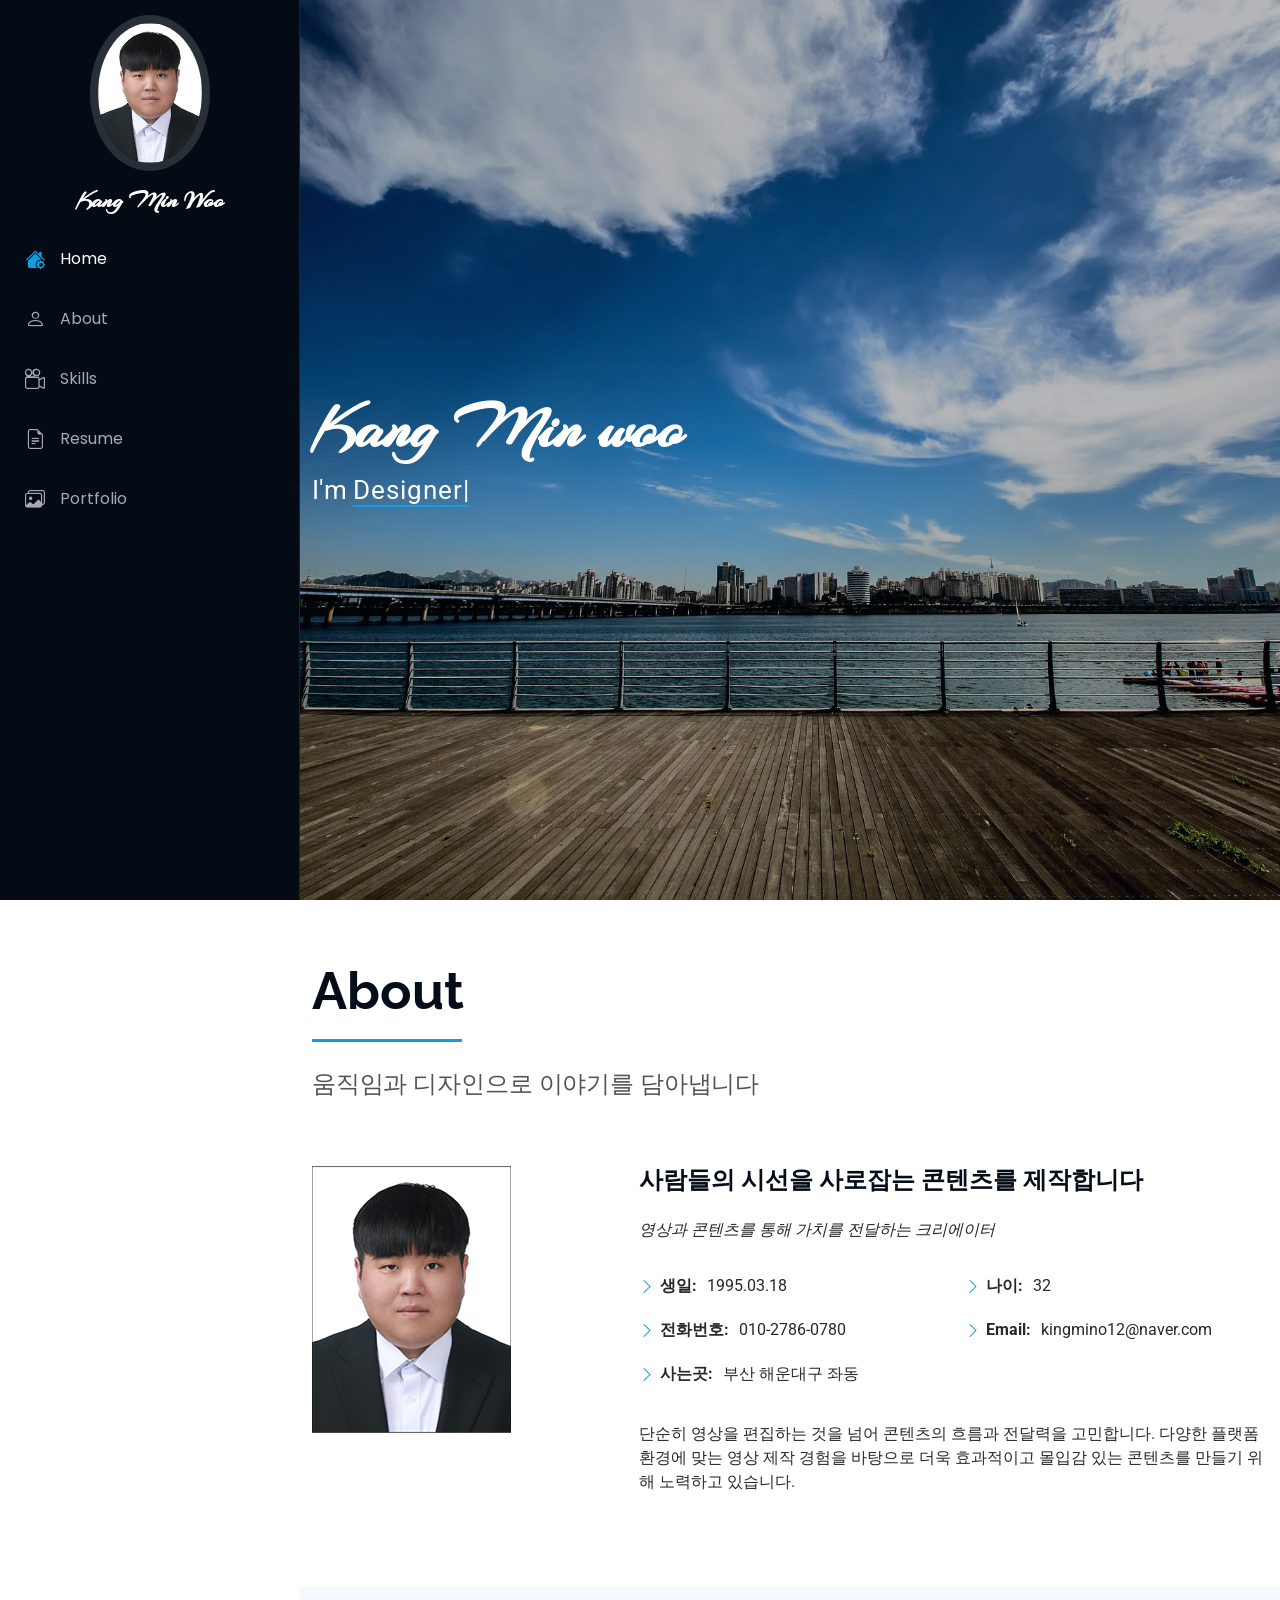
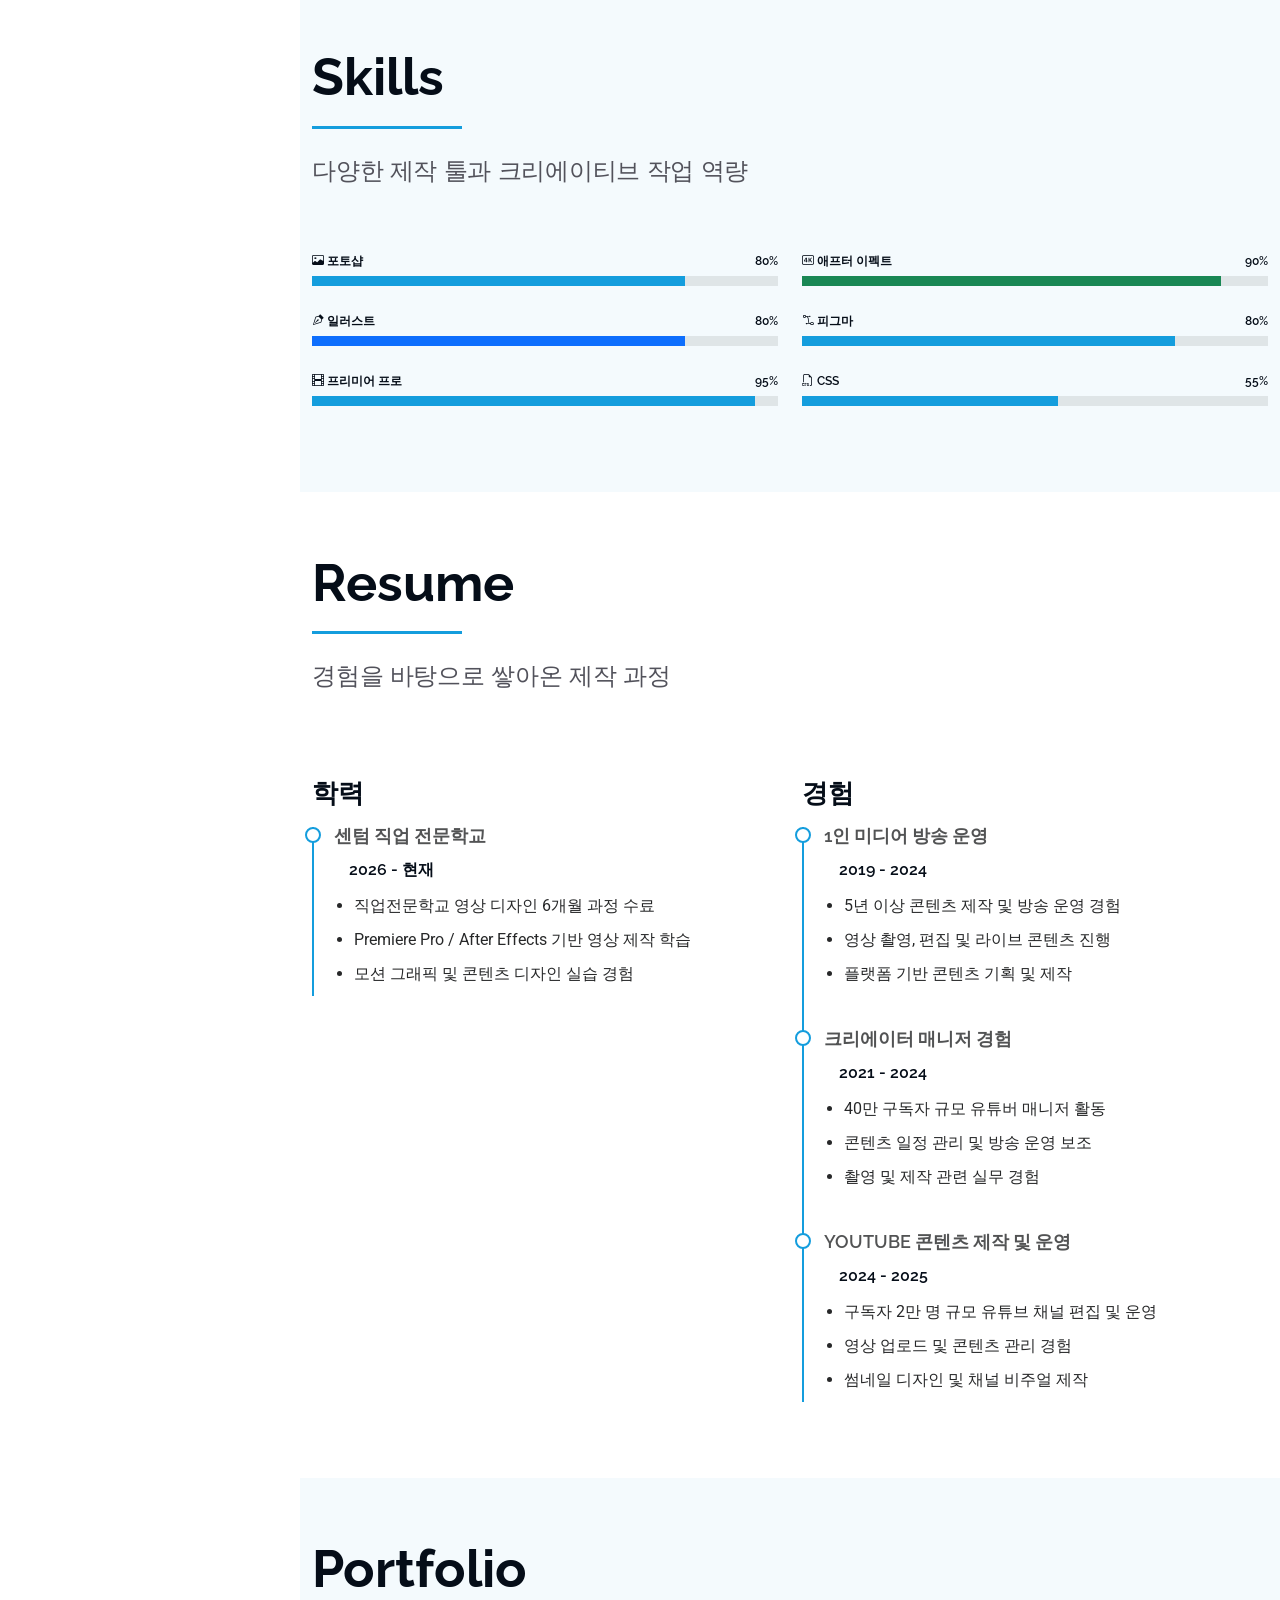
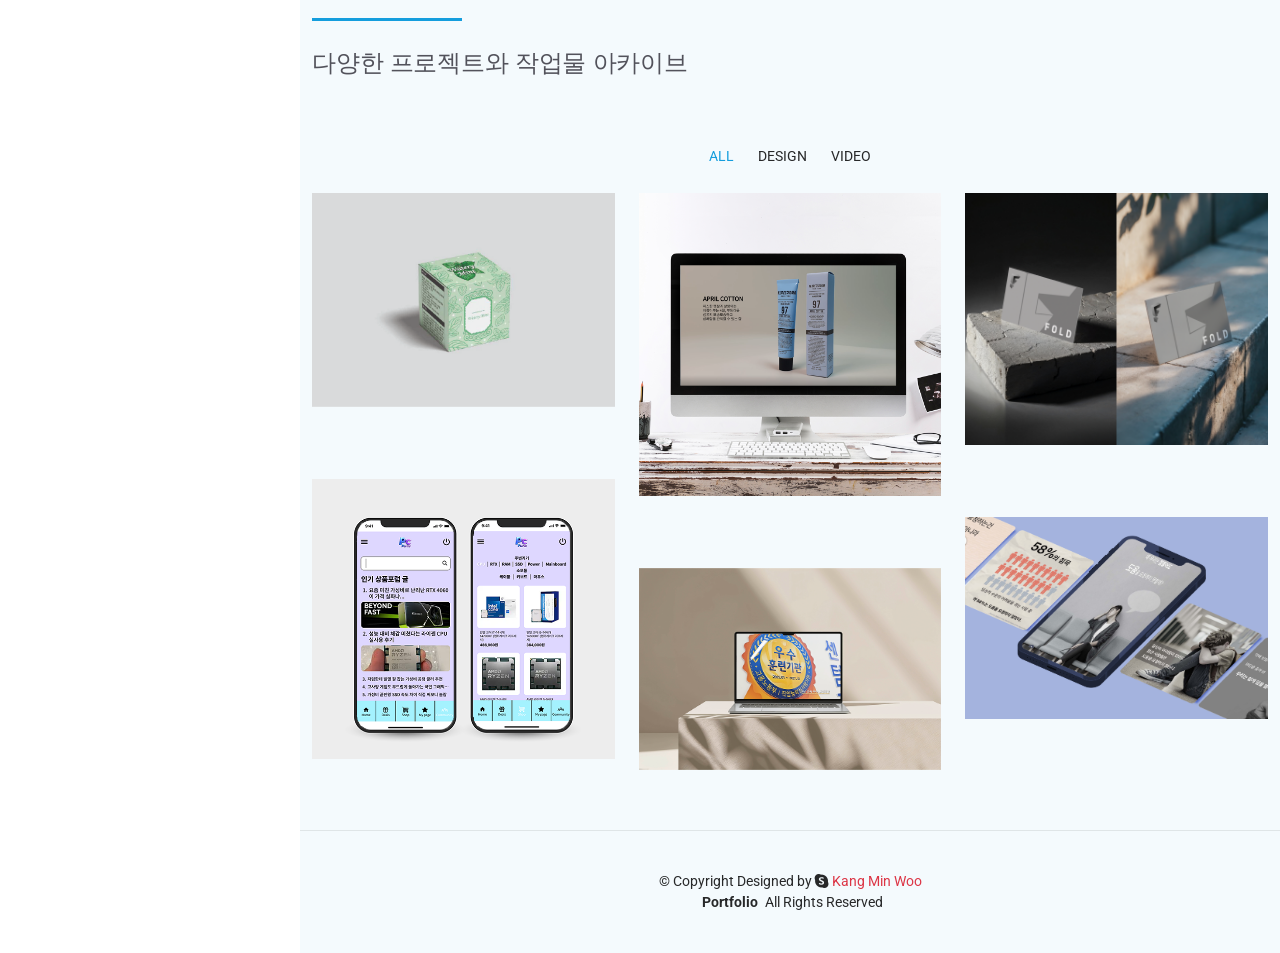
==== index.html @ a70185b6 "up" ====
<!DOCTYPE html>
<html lang="ko">

<head>
  <meta charset="utf-8">
  <meta content="width=device-width, initial-scale=1.0" name="viewport">
  <title>강민우의 포트폴리오</title>
  <meta content="김센텀" name="author">
  <meta content="디자인, 영상 전문 제작자 입니다...." name="description">
  <meta content="디자인, 영상, " name="keywords">
  <meta http-equiv="X-UA-Comatible" content="ie=edge">
  <meta name="robots" content="noindex, nofollow">
  <meta name="Date" content="2026-05-27T10:30:43+09:00">
  

  <!-- Favicons -->
  <link href="./assets/img/favicon.ico" rel="icon">
  <link href="assets/img/apple-touch-icon.png" rel="apple-touch-icon">

  <!-- Fonts -->
  <link href="https://fonts.googleapis.com" rel="preconnect">
  <link href="https://fonts.gstatic.com" rel="preconnect" crossorigin>
  <link href="https://fonts.googleapis.com/css2?family=Roboto:ital,wght@0,100;0,300;0,400;0,500;0,700;0,900;1,100;1,300;1,400;1,500;1,700;1,900&family=Poppins:ital,wght@0,100;0,200;0,300;0,400;0,500;0,600;0,700;0,800;0,900;1,100;1,200;1,300;1,400;1,500;1,600;1,700;1,800;1,900&family=Raleway:ital,wght@0,100;0,200;0,300;0,400;0,500;0,600;0,700;0,800;0,900;1,100;1,200;1,300;1,400;1,500;1,600;1,700;1,800;1,900&display=swap" rel="stylesheet">



  <!-- Vendor CSS Files -->
  <link href="assets/vendor/bootstrap/css/bootstrap.min.css" rel="stylesheet">
  <link href="assets/vendor/bootstrap-icons/bootstrap-icons.css" rel="stylesheet">
  <link href="assets/vendor/aos/aos.css" rel="stylesheet">
  <link href="assets/vendor/glightbox/css/glightbox.min.css" rel="stylesheet">
  <link href="assets/vendor/swiper/swiper-bundle.min.css" rel="stylesheet">


  <!-- Main CSS File -->
  <link href="assets/css/main.css" rel="stylesheet">

  
</head>

<body class="index-page">

  <header id="header" class="header dark-background d-flex flex-column">
    <i class="header-toggle d-xl-none bi bi-card-checklist"></i>

    <div class="profile-img">
      <img src="./assets/img/Mino/강민우원본.png" alt="" class="img-fluid rounded-circle">
    </div>

    <a href="index.html" class="logo d-flex align-items-center justify-content-center">
      <!-- Uncomment the line below if you also wish to use an image logo -->
      <!-- <img src="assets/img/logo.png" alt=""> -->
      <h1 class="sitename arizonia-regular">Kang Min Woo</h1>
    </a>

    <!-- <div class="social-links text-center">
      <a href="#" class="twitter"><i class="bi bi-twitter-x"></i></a>
      <a href="#" class="facebook"><i class="bi bi-facebook"></i></a>
      <a href="#" class="instagram"><i class="bi bi-instagram"></i></a>
      <a href="#" class="google-plus"><i class="bi bi-skype"></i></a>
      <a href="#" class="linkedin"><i class="bi bi-linkedin"></i></a>
    </div> -->

    <nav id="navmenu" class="navmenu">
      <ul>
        <li><a href="#hero" class="active"><i class="bi bi-house-gear-fill navicon"></i>Home</a></li>
        <li><a href="#about"><i class="bi bi-person navicon"></i> About</a></li>
        <li><a href="#skills"><i class="bi bi-camera-reels navicon"></i> <span>Skills</span></a></li>
        <li><a href="#resume"><i class="bi bi-file-earmark-text navicon"></i> Resume</a></li>
        <li><a href="#portfolio"><i class="bi bi-images navicon"></i> <span>Portfolio</span></a></li>
      </ul>
    </nav>

  </header>

  <main class="main">

    <!-- Hero Section -->
    <section id="hero" class="hero section dark-background">

      <img src="./assets/img/1.jpg" alt="" data-aos="fade-in" class="">

      <div class="container" data-aos="fade-up" data-aos-delay="100">
        <h2 class="arizonia-regular">Kang Min woo</h2>
        <p>I'm <span class="typed" data-typed-items="Designer, Editor"></span><span class="typed-cursor typed-cursor--blink" aria-hidden="true"></span><span class="typed-cursor typed-cursor--blink" aria-hidden="true"></span></p>
      </div>

    </section><!-- /Hero Section -->

    <!-- About Section -->
    <section id="about" class="about section">

      <!-- Section Title -->
      <div class="container section-title" data-aos="fade-up">
        <h2>About</h2>
        <p class="pretendard">움직임과 디자인으로 이야기를 담아냅니다</p>
      </div><!-- End Section Title -->

      <div class="container" data-aos="fade-up" data-aos-delay="100">

        <div class="row gy-4 justify-content-center">
          <div class="col-lg-4">
            <img src="./assets/img/Mino/강민우원본.png" class="img-fluid" alt="">
          </div>
          <div class="col-lg-8 content">
            <h2 class="lavishly-kim">사람들의 시선을 사로잡는 콘텐츠를 제작합니다</h2>
            <p class="fst-italic py-3">
              영상과 콘텐츠를 통해 가치를 전달하는 크리에이터
            </p>
            <div class="row">
              <div class="col-lg-6">
                <ul>
                  <li><i class="bi bi-chevron-right"></i> <strong>생일:</strong> <span>1995.03.18</span></li>
                  <li><i class="bi bi-chevron-right"></i> <strong>전화번호:</strong> <span>010-2786-0780</span></li>
                  <li><i class="bi bi-chevron-right"></i> <strong>사는곳:</strong> <span>부산 해운대구 좌동</span></li>
                </ul>
              </div>
              <div class="col-lg-6">
                <ul>
                  <li><i class="bi bi-chevron-right"></i> <strong>나이:</strong> <span>32</span></li>
                  <li><i class="bi bi-chevron-right"></i> <strong>Email:</strong> <span>kingmino12@naver.com</span></li>
                </ul>
              </div>
            </div>
            <p class="py-3">
              단순히 영상을 편집하는 것을 넘어 콘텐츠의 흐름과 전달력을 고민합니다. 다양한 플랫폼 환경에 맞는 영상 제작 경험을 바탕으로 더욱 효과적이고 몰입감 있는 콘텐츠를 만들기 위해 노력하고 있습니다.
            </p>
          </div>
        </div>

      </div>

    </section><!-- /About Section -->

    <!-- Skills Section -->
    <section id="skills" class="skills section light-background">

      <!-- Section Title -->
      <div class="container section-title" data-aos="fade-up">
        <h2>Skills</h2>
        <p class="pretendard">다양한 제작 툴과 크리에이티브 작업 역량</p>
      </div><!-- End Section Title -->

      <div class="container" data-aos="fade-up" data-aos-delay="100">

        <div class="row skills-content skills-animation">

          <div class="col-lg-6">

            <div class="progress">
              <span class="skill"><span class="bi-image"> 포토샵</span> <i class="val">80%</i></span>
              <div class="progress-bar-wrap">
                <div class="progress-bar" role="progressbar" aria-valuenow="80" aria-valuemin="0" aria-valuemax="100"></div>
              </div>
            </div><!-- End Skills Item -->

            <div class="progress">
              <span class="skill"><span class="bi-vector-pen"> 일러스트</span> <i class="val">80%</i></span>
              <div class="progress-bar-wrap">
                <div class="progress-bar bg-primary" role="progressbar" aria-valuenow="80" aria-valuemin="0" aria-valuemax="100"></div>
              </div>
            </div><!-- End Skills Item -->

            <div class="progress">
              <span class="skill"><span class="bi-film"> 프리미어 프로</span> <i class="val">95%</i></span>
              <div class="progress-bar-wrap">
                <div class="progress-bar" role="progressbar" aria-valuenow="95" aria-valuemin="0" aria-valuemax="100"></div>
              </div>
            </div><!-- End Skills Item -->
          </div>

          <div class="col-lg-6">
            <div class="progress">
              <span class="skill"><span class="bi-badge-4k"> 애프터 이펙트</span> <i class="val">90%</i></span>
              <div class="progress-bar-wrap">
                <div class="progress-bar bg-success" role="progressbar" aria-valuenow="90" aria-valuemin="0" aria-valuemax="100"></div>
              </div>
            </div><!-- End Skills Item -->
            
            <div class="progress">
              <span class="skill"><span class="bi-bezier2"> 피그마</span> <i class="val">80%</i></span>
              <div class="progress-bar-wrap">
                <div class="progress-bar" role="progressbar" aria-valuenow="80" aria-valuemin="0" aria-valuemax="100"></div>
              </div>
            </div><!-- End Skills Item -->

            <div class="progress">
              <span class="skill"><span class="bi-filetype-css"> CSS</span> <i class="val">55%</i></span>
              <div class="progress-bar-wrap">
                <div class="progress-bar" role="progressbar" aria-valuenow="55" aria-valuemin="0" aria-valuemax="100"></div>
              </div>
            </div><!-- End Skills Item -->

          </div>

        </div>

      </div>

    </section><!-- /Skills Section -->

    <!-- Resume Section -->
    <section id="resume" class="resume section">

      <!-- Section Title -->
      <div class="container section-title" data-aos="fade-up">
        <h2>Resume</h2>
        <p class="pretendard">경험을 바탕으로 쌓아온 제작 과정</p>
      </div><!-- End Section Title -->

      <div class="container">

        <div class="row">

          <div class="col-lg-6" data-aos="fade-up" data-aos-delay="100">
            <h3 class="resume-title">학력</h3>

            <!-- <div class="resume-item pb-0">
              <h4 class="lavishly-kim">Kang Min Woo</h4>
              <p><em>5년 이상의 1인 미디어 방송 경험을 바탕으로 영상 편집, 콘텐츠 제작, 채널 운영 등 다양한 실무 경험을 쌓아왔습니다. 유튜브 채널 편집 및 운영 경험과 함께 콘텐츠 기획, 썸네일 디자인, 영상 연출 등 전반적인 제작 과정을 수행하고 있으며 트렌디한 감각과 높은 몰입도의 콘텐츠 제작을 지향합니다.</em></p>
              <ul>
                <li>(010) 2786-0780</li>
                <li>kingmino12@naver.com</li>
              </ul>
            </div>Edn Resume Item -->

            <div class="resume-item">
              <h4>센텀 직업 전문학교</h4>
              <h5>2026 - 현재</h5>
              <ul>
                <li>직업전문학교 영상 디자인 6개월 과정 수료</li>
                <li>Premiere Pro / After Effects 기반 영상 제작 학습</li>
                <li>모션 그래픽 및 콘텐츠 디자인 실습 경험</li>
              </ul>
            </div><!-- Edn Resume Item -->
            
          </div>

          <div class="col-lg-6" data-aos="fade-up" data-aos-delay="200">
                        
            <h3 class="resume-title">경험</h3>
            <div class="resume-item">
              <h4>1인 미디어 방송 운영</h4>
              <h5>2019 - 2024</h5>
              <ul>
                <li>5년 이상 콘텐츠 제작 및 방송 운영 경험</li>
                <li>영상 촬영, 편집 및 라이브 콘텐츠 진행</li>
                <li>플랫폼 기반 콘텐츠 기획 및 제작</li>
              </ul>
            </div><!-- Edn Resume Item -->

            <div class="resume-item">
              <h4>크리에이터 매니저 경험</h4>
              <h5>2021 - 2024</h5>
              <ul>
                <li>40만 구독자 규모 유튜버 매니저 활동</li>
                <li>콘텐츠 일정 관리 및 방송 운영 보조</li>
                <li>촬영 및 제작 관련 실무 경험</li>
              </ul>
            </div><!-- Edn Resume Item -->

            <div class="resume-item">
              <h4>YouTube 콘텐츠 제작 및 운영</h4>
              <h5>2024 - 2025</h5>
              <ul>
                <li>구독자 2만 명 규모 유튜브 채널 편집 및 운영</li>
                <li>영상 업로드 및 콘텐츠 관리 경험</li>
                <li>썸네일 디자인 및 채널 비주얼 제작</li>
              </ul>
            </div><!-- Edn Resume Item -->

          </div>

        </div>

      </div>

    </section><!-- /Resume Section -->

    <!-- Portfolio Section -->
    <section id="portfolio" class="portfolio section light-background">

      <!-- Section Title -->
      <div class="container section-title" data-aos="fade-up">
        <h2>Portfolio</h2>
        <p class="pretendard">다양한 프로젝트와 작업물 아카이브</p>
      </div><!-- End Section Title -->

      <div class="container">

        <div class="isotope-layout" data-default-filter="*" data-layout="masonry" data-sort="original-order">

          <ul class="portfolio-filters isotope-filters" data-aos="fade-up" data-aos-delay="100">
            <li class="lavishly-kim filter-active" data-filter="*">All</li>
            <li data-filter=".filter-design">Design</li>
            <li data-filter=".filter-video">Video</li>
          </ul><!-- End Portfolio Filters -->

          <div class="row gy-4 isotope-container" data-aos="fade-up" data-aos-delay="200">

            <div class="col-lg-4 col-md-6 col-sm-12 portfolio-item isotope-item filter-design">
              <div class="portfolio-content h-100">
                <img src="./assets/img/Mino/Package/강민우(목업).jpg" class="img-fluid" alt="">
                <div class="portfolio-info">
                  <h4>Design</h4>
                  <p>핸드로션 패키지디자인</p>
                  <a href="portfolio-details-1.html" title="More Details" class="details-link"><i class="bi bi-link-45deg"></i></a>
                </div>
              </div>
            </div><!-- End Portfolio Item1 -->

            <div class="col-lg-4 col-md-6 portfolio-item isotope-item filter-video">
              <div class="portfolio-content h-100">
                <img src="./assets/img/Mino/Video/제품디자인.png" class="img-fluid" alt="">
                <div class="portfolio-info">
                  <h4>Video</h4>
                  <p>핸드크림 제품 광고영상</p>
                  
                  <a href="portfolio-details-2.html" title="More Details" class="details-link"><i class="bi bi-link-45deg"></i></a>
                </div>
              </div>
            </div><!-- End Portfolio Item2 -->

            <div class="col-lg-4 col-md-6 portfolio-item isotope-item filter-design">
              <div class="portfolio-content h-100">
                <img src="./assets/img/Mino/Business Card/로고디자인.png" class="img-fluid" alt="">
                <div class="portfolio-info">
                  <h4>Design</h4>
                  <p>Fold 가구 제품 로고 디자인</p>
                  <a href="portfolio-details-3.html" title="More Details" class="details-link"><i class="bi bi-link-45deg"></i></a>
                </div>
              </div>
            </div><!-- End Portfolio Item3 -->

            <div class="col-lg-4 col-md-6 portfolio-item isotope-item filter-video">
              <div class="portfolio-content h-100">
                <img src="assets/img/Mino/Video/슬라이드쇼 제작.png" class="img-fluid" alt="">
                <div class="portfolio-info">
                  <h4>Video</h4>
                  <p>Cannon 광고 영상 제작</p>
                  <a href="portfolio-details-4.html" title="More Details" class="details-link"><i class="bi bi-link-45deg"></i></a>
                </div>
              </div>
            </div><!-- End Portfolio Item4 -->

            <div class="col-lg-4 col-md-6 portfolio-item isotope-item filter-design">
              <div class="portfolio-content h-100">
                <img src="assets/img/Mino/2D Design/2D 그래픽 디자인.png" class="img-fluid" alt="">
                <div class="portfolio-info">
                  <h4>Design</h4>
                  <p>2D 그래픽 제작</p>
                  <a href="portfolio-details-5.html" title="More Details" class="details-link"><i class="bi bi-link-45deg"></i></a>
                </div>
              </div>
            </div><!-- End Portfolio Item5 -->

            <div class="col-lg-4 col-md-6 portfolio-item isotope-item filter-design">
              <div class="portfolio-content h-100">
                <img src="assets/img/Mino/Figma/개인 앱 제작.png" class="img-fluid" alt="" width="500px;" height="100px;">
                <div class="portfolio-info">
                  <h4>Design</h4>
                  <p>컴퓨터 부품 판매 앱 제작</p>
                  <a href="portfolio-details-6.html" title="More Details" class="details-link"><i class="bi bi-link-45deg"></i></a>
                </div>
              </div>
            </div><!-- End Portfolio Item6 -->

            <div class="col-lg-4 col-md-6 portfolio-item isotope-item filter-design">
              <div class="portfolio-content h-100">
                <img src="assets/img/Mino/Figma/상세페이지 제작.png" class="img-fluid" alt="">
                <div class="portfolio-info">
                  <h4>Design</h4>
                  <p>공익 광고 상세페이지</p>
                  <a href="portfolio-details-8.html" title="More Details" class="details-link"><i class="bi bi-link-45deg"></i></a>
                </div>
              </div>
            </div><!-- End Portfolio Item8 -->

            <div class="col-lg-4 col-md-6 portfolio-item isotope-item filter-video">
              <div class="portfolio-content h-100">
                <img src="assets/img/Mino/Video/앱광고 제작 썸네일1.png" class="img-fluid" alt="">
                <div class="portfolio-info">
                  <h4>Video</h4>
                  <p>금융 앱 제작 영상</p>
                  <a href="portfolio-details-7.html" title="More Details" class="details-link"><i class="bi bi-link-45deg"></i></a>
                </div>
              </div>
            </div><!-- End Portfolio Item7 -->

            <div class="col-lg-4 col-md-6 portfolio-item isotope-item filter-video">
              <div class="portfolio-content h-100">
                <img src="assets/img/Mino/Video/훈련기관 소개 영상.png" class="img-fluid" alt="">
                <div class="portfolio-info">
                  <h4>Video</h4>
                  <p>학원 홍보 영상</p>
                  <a href="portfolio-details-9.html" title="More Details" class="details-link"><i class="bi bi-link-45deg"></i></a>
                </div>
              </div>
            </div><!-- End Portfolio Item9 -->

             <div class="col-lg-4 col-md-6 portfolio-item isotope-item filter-video">
              <div class="portfolio-content h-100">
                <img src="assets/img/Mino/Video/AI 쇼츠 썸네일2.png" class="img-fluid" alt="">
                <div class="portfolio-info">
                  <h4>AI Video</h4>
                  <p>AI 쇼츠 영상</p>
                  <a href="portfolio-details-10.html" title="More Details" class="details-link"><i class="bi bi-link-45deg"></i></a>
                </div>
              </div>
            </div><!-- End Portfolio Item9 -->
            <!--
            <div class="col-lg-4 col-md-6 portfolio-item isotope-item filter-product">
              <div class="portfolio-content h-100">
                <img src="assets/img/portfolio/product-3.jpg" class="img-fluid" alt="">
                <div class="portfolio-info">
                  <h4>Product 3</h4>
                  <p>Lorem ipsum, dolor sit amet consectetur</p>
                  <a href="assets/img/portfolio/product-3.jpg" title="Product 3" data-gallery="portfolio-gallery-product" class="glightbox preview-link"><i class="bi bi-zoom-in"></i></a>
                  <a href="portfolio-details.html" title="More Details" class="details-link"><i class="bi bi-link-45deg"></i></a>
                </div>
              </div>
            </div> --> <!-- End Portfolio Item10 -->
            <!--
            <div class="col-lg-4 col-md-6 portfolio-item isotope-item filter-branding">
              <div class="portfolio-content h-100">
                <img src="assets/img/portfolio/branding-3.jpg" class="img-fluid" alt="">
                <div class="portfolio-info">
                  <h4>Branding 3</h4>
                  <p>Lorem ipsum, dolor sit amet consectetur</p>
                  <a href="assets/img/portfolio/branding-3.jpg" title="Branding 2" data-gallery="portfolio-gallery-branding" class="glightbox preview-link"><i class="bi bi-zoom-in"></i></a>
                  <a href="portfolio-details.html" title="More Details" class="details-link"><i class="bi bi-link-45deg"></i></a>
                </div>
              </div>
            </div> --> <!-- End Portfolio Item11 -->
            <!--
            <div class="col-lg-4 col-md-6 portfolio-item isotope-item filter-books">
              <div class="portfolio-content h-100">
                <img src="assets/img/portfolio/books-3.jpg" class="img-fluid" alt="">
                <div class="portfolio-info">
                  <h4>Books 3</h4>
                  <p>Lorem ipsum, dolor sit amet consectetur</p>
                  <a href="assets/img/portfolio/books-3.jpg" title="Branding 3" data-gallery="portfolio-gallery-book" class="glightbox preview-link"><i class="bi bi-zoom-in"></i></a>
                  <a href="portfolio-details.html" title="More Details" class="details-link"><i class="bi bi-link-45deg"></i></a>
                </div>
              </div>
            </div> --> <!-- End Portfolio Item12 -->
            
          </div><!-- End Portfolio Container -->

        </div>

      </div>

    </section><!-- /Portfolio Section -->
  </main>

  <footer id="footer" class="footer position-relative light-background">

    <div class="container">
      <div class="copyright text-center ">
        <p>© <span>Copyright Designed by <i class="bi bi-skype"></i> <span class="lavishly-kim text-danger">Kang Min Woo</span></span></p> 
      </div>
      <div class="copyright text-center">
        <strong class="px-1 sitename"> Portfolio</strong> <span>All Rights Reserved</span>
      </div>
    </div>

  </footer>

  <!-- Scroll Top -->
  <a href="#" id="scroll-top" class="scroll-top d-flex align-items-center justify-content-center"><i class="bi bi-arrows-expand"></i></a>

  <!-- Preloader -->
  <div id="preloader"></div>

  <!-- Vendor JS Files -->
  <script src="assets/vendor/bootstrap/js/bootstrap.bundle.min.js"></script>
  <script src="assets/vendor/php-email-form/validate.js"></script>
  <script src="assets/vendor/aos/aos.js"></script>
  <script src="assets/vendor/typed.js/typed.umd.js"></script>
  <script src="assets/vendor/purecounter/purecounter_vanilla.js"></script>
  <script src="assets/vendor/waypoints/noframework.waypoints.js"></script>
  <script src="assets/vendor/glightbox/js/glightbox.min.js"></script>
  <script src="assets/vendor/imagesloaded/imagesloaded.pkgd.min.js"></script>
  <script src="assets/vendor/isotope-layout/isotope.pkgd.min.js"></script>
  <script src="assets/vendor/swiper/swiper-bundle.min.js"></script>

  <!-- Main JS File -->
  <script src="assets/js/main.js"></script>

</body>

</html>
---- assets/css/main.css ----
@import url('https://fonts.googleapis.com/css2?family=Aguafina+Script&family=Arizonia&display=swap');
@import url('https://cdn.jsdelivr.net/gh/orioncactus/pretendard/dist/web/static/pretendard.css');
.pretendard{
  font-family: "Pretendard", sans-serif;
  font-size: 24px;
  font-weight: 400;
  line-height: 1.8;
  letter-spacing: -0.01em;
  color: #52525b;
}
.aguafina-script-regular {
  font-family: "Aguafina Script", cursive;
  font-weight: 400;
  font-style: normal;
}
.arizonia-regular {
  font-family: "Arizonia", cursive;
  font-weight: 400;
  font-style: normal;
}

/* Fonts */
:root {
  --default-font: "Roboto",  system-ui, -apple-system, "Segoe UI", Roboto, "Helvetica Neue", Arial, "Noto Sans", "Liberation Sans", sans-serif, "Apple Color Emoji", "Segoe UI Emoji", "Segoe UI Symbol", "Noto Color Emoji";
  --heading-font: "Raleway",  sans-serif;
  --nav-font: "Poppins",  sans-serif;
}

/* Global Colors - The following color variables are used throughout the website. Updating them here will change the color scheme of the entire website */
:root { 
  --background-color: #ffffff; /* Background color for the entire website, including individual sections */
  --default-color: #272829; /* Default color used for the majority of the text content across the entire website */
  --heading-color: #050d18; /* Color for headings, subheadings and title throughout the website */
  --accent-color: #149ddd; /* Accent color that represents your brand on the website. It's used for buttons, links, and other elements that need to stand out */
  --surface-color: #ffffff; /* The surface color is used as a background of boxed elements within sections, such as cards, icon boxes, or other elements that require a visual separation from the global background. */
  --contrast-color: #ffffff; /* Contrast color for text, ensuring readability against backgrounds of accent, heading, or default colors. */
  --accent-color-kin: red;
  --default-color-kin:blue;

}

/* Nav Menu Colors - The following color variables are used specifically for the navigation menu. They are separate from the global colors to allow for more customization options */
:root {
  --nav-color: #a8a9b4;  /* The default color of the main navmenu links */
  --nav-hover-color: #ffffff; /* Applied to main navmenu links when they are hovered over or active */
  --nav-mobile-background-color: #040b14; /* Used as the background color for mobile navigation menu */
  --nav-dropdown-background-color: #040b14; /* Used as the background color for dropdown items that appear when hovering over primary navigation items */
  --nav-dropdown-color: #a8a9b4; /* Used for navigation links of the dropdown items in the navigation menu. */
  --nav-dropdown-hover-color: #ffffff; /* Similar to --nav-hover-color, this color is applied to dropdown navigation links when they are hovered over. */
}

/* Color Presets - These classes override global colors when applied to any section or element, providing reuse of the sam color scheme. */

.light-background {
  --background-color: #f4fafd;
  --surface-color: #ffffff;
}

.dark-background {
  --background-color: #040b14;
  --default-color: #ffffff;
  --heading-color: #ffffff;
  --surface-color: #151f2b;
  --contrast-color: #ffffff;
}

/* Smooth scroll */
:root {
  scroll-behavior: smooth;
}

/*--------------------------------------------------------------
# General Styling & Shared Classes
--------------------------------------------------------------*/
body {
  color: var(--default-color);
  background-color: var(--background-color);
  font-family: var(--default-font);
}

a {
  color: var(--accent-color);
  text-decoration: none;
  transition: 0.3s;
}

a:hover {
  color: color-mix(in srgb, var(--accent-color), transparent 25%);
  text-decoration: none;
}

h1,
h2,
h3,
h4,
h5,
h6 {
  color: var(--heading-color);
  font-family: var(--heading-font);
}

/* PHP Email Form Messages
------------------------------*/
.php-email-form .error-message {
  display: none;
  background: #df1529;
  color: #ffffff;
  text-align: left;
  padding: 15px;
  margin-bottom: 24px;
  font-weight: 600;
}

.php-email-form .sent-message {
  display: none;
  color: #ffffff;
  background: #059652;
  text-align: center;
  padding: 15px;
  margin-bottom: 24px;
  font-weight: 600;
}

.php-email-form .loading {
  display: none;
  background: var(--surface-color);
  text-align: center;
  padding: 15px;
  margin-bottom: 24px;
}

.php-email-form .loading:before {
  content: "";
  display: inline-block;
  border-radius: 50%;
  width: 24px;
  height: 24px;
  margin: 0 10px -6px 0;
  border: 3px solid var(--accent-color);
  border-top-color: var(--surface-color);
  animation: php-email-form-loading 1s linear infinite;
}

@keyframes php-email-form-loading {
  0% {
    transform: rotate(0deg);
  }

  100% {
    transform: rotate(360deg);
  }
}

/*--------------------------------------------------------------
# Global Header
--------------------------------------------------------------*/
.header {
  color: var(--default-color);
  background-color: var(--background-color);
  position: fixed;
  top: 0;
  left: 0;
  bottom: 0;
  padding: 0 15px;
  width: 300px;
  transition: all ease-in-out 0.3s;
  overflow-y: auto;
  z-index: 997;
  border-right: 1px solid color-mix(in srgb, var(--default-color), transparent 90%);
}

.header .profile-img img {
  margin: 15px auto;
  display: block;
  width: 120px;
  border: 8px solid color-mix(in srgb, var(--default-color), transparent 85%);
}

.header .logo {
  line-height: 1;
  margin-bottom: 15px;
}

.header .logo img {
  max-height: 32px;
  margin-right: 8px;
}

.header .logo h1 {
  font-size: 24px;
  margin: 0;
  font-weight: 700;
  color: var(--heading-color);
}

.header .social-links {
  margin: 0 0 20px 0;
}

.header .social-links a {
  font-size: 16px;
  display: inline-flex;
  align-items: center;
  justify-content: center;
  background: color-mix(in srgb, var(--default-color), transparent 90%);
  color: var(--default-color);
  margin: 0 2px;
  border-radius: 50%;
  text-align: center;
  width: 40px;
  height: 40px;
  transition: 0.3s;
}

.header .social-links a:hover {
  color: var(--contrast-color);
  background: var(--accent-color);
}

@media (min-width: 1200px) {

  .header~main,
  .header~#footer {
    margin-left: 300px;
  }
}

@media (max-width: 1199px) {
  .header {
    left: -100%;
  }
}

.header.header-show {
  left: 0;
}

.header .header-toggle {
  color: var(--contrast-color);
  background-color: var(--accent-color-kin);
  font-size: 22px;
  display: flex;
  align-items: center;
  justify-content: center;
  width: 40px;
  height: 40px;
  border-radius: 50%;
  cursor: pointer;
  position: fixed;
  top: 15px;
  right: 15px;
  z-index: 9999;
  transition: background-color 0.3s;
}

.header .header-toggle:hover {
  color: var(--contrast-color);
  background-color: color-mix(in srgb, var(--accent-color-kin) 90%, white 15%);
}

/*--------------------------------------------------------------
# Navigation Menu
--------------------------------------------------------------*/
.mobile-nav-toggle {
  display: none;
}

.navmenu {
  padding: 0;
  z-index: 9997;
}

.navmenu ul {
  list-style: none;
  padding: 0 0 20px 0;
  margin: 0;
}

.navmenu a,
.navmenu a:focus {
  color: var(--nav-color);
  padding: 15px 10px;
  font-family: var(--nav-font);
  font-size: 16px;
  font-weight: 400;
  display: flex;
  align-items: center;
  white-space: nowrap;
  transition: 0.3s;
  width: 100%;
}

.navmenu a .navicon,
.navmenu a:focus .navicon {
  font-size: 20px;
  margin-right: 15px;
}

.navmenu a .toggle-dropdown,
.navmenu a:focus .toggle-dropdown {
  font-size: 12px;
  line-height: 0;
  margin-left: auto;
  width: 30px;
  height: 30px;
  display: flex;
  align-items: center;
  justify-content: center;
  border-radius: 50%;
  transition: 0.3s;
  flex-shrink: 0;
  background-color: color-mix(in srgb, var(--accent-color), transparent 90%);
}

.navmenu a .toggle-dropdown:hover,
.navmenu a:focus .toggle-dropdown:hover {
  background-color: var(--accent-color);
  color: var(--contrast-color);
}

.navmenu a:hover,
.navmenu .active,
.navmenu .active:focus {
  color: var(--nav-hover-color);
}

.navmenu a:hover .navicon,
.navmenu .active .navicon,
.navmenu .active:focus .navicon {
  color: var(--accent-color);
}

.navmenu .active .toggle-dropdown,
.navmenu .active:focus .toggle-dropdown {
  background-color: var(--accent-color);
  color: var(--contrast-color);
  transform: rotate(180deg);
}

.navmenu .dropdown {
  display: block;
}

.navmenu .dropdown a,
.navmenu .dropdown a:focus {
  color: --nav-dropdown-color;
}

.navmenu .dropdown a:hover,
.navmenu .dropdown .active,
.navmenu .dropdown .active:focus {
  color: var(--nav-dropdown-hover-color);
}

.navmenu .dropdown ul {
  position: static;
  display: none;
  z-index: 99;
  padding: 5px 10px;
  margin: 5px 10px;
  background-color: var(--nav-dropdown-background-color);
  border: 1px solid color-mix(in srgb, var(--default-color), transparent 90%);
  box-shadow: none;
  transition: all 0.5s ease-in-out;
}

.navmenu .dropdown ul ul {
  background-color: rgba(33, 37, 41, 0.1);
}

.navmenu .dropdown>.dropdown-active {
  display: block;
  background-color: rgba(33, 37, 41, 0.03);
}

/*--------------------------------------------------------------
# Global Footer
--------------------------------------------------------------*/
.footer {
  color: var(--default-color);
  background-color: var(--background-color);
  font-size: 14px;
  padding: 40px 0;
  position: relative;
  border-top: 1px solid color-mix(in srgb, var(--default-color), transparent 90%);
}

.footer .copyright p {
  margin-bottom: 0;
}

.footer .credits {
  margin-top: 4px;
  font-size: 13px;
  text-align: center;
}

/*--------------------------------------------------------------
# Preloader
--------------------------------------------------------------*/
#preloader {
  position: fixed;
  inset: 0;
  z-index: 999999;
  overflow: hidden;
  background: var(--background-color);
  transition: all 0.6s ease-out;
}

#preloader:before {
  content: "";
  position: fixed;
  top: calc(50% - 30px);
  left: calc(50% - 30px);
  border: 6px solid #ffffff;
  border-color: var(--accent-color) transparent var(--accent-color) transparent;
  border-radius: 50%;
  width: 60px;
  height: 60px;
  animation: animate-preloader 1.5s linear infinite;
}

@keyframes animate-preloader {
  0% {
    transform: rotate(0deg);
  }

  100% {
    transform: rotate(360deg);
  }
}

/*--------------------------------------------------------------
# Scroll Top Button
--------------------------------------------------------------*/
.scroll-top {
  position: fixed;
  visibility: hidden;
  opacity: 0;
  right: 15px;
  bottom: -15px;
  z-index: 99999;
  background-color: var(--accent-color);
  width: 44px;
  height: 44px;
  border-radius: 50px;
  transition: all 0.4s;
}

.scroll-top i {
  font-size: 24px;
  color: var(--contrast-color);
  line-height: 0;
}

.scroll-top:hover {
  background-color: color-mix(in srgb, var(--accent-color), transparent 20%);
  color: var(--contrast-color);
}

.scroll-top.active {
  visibility: visible;
  opacity: 1;
  bottom: 15px;
}

/*--------------------------------------------------------------
# Disable aos animation delay on mobile devices
--------------------------------------------------------------*/
@media screen and (max-width: 768px) {
  [data-aos-delay] {
    transition-delay: 0 !important;
  }
}

/*--------------------------------------------------------------
# Global Page Titles & Breadcrumbs
--------------------------------------------------------------*/
.page-title {
  color: var(--default-color);
  background-color: var(--background-color);
  padding: 25px 0;
  position: relative;
}

.page-title h1 {
  font-size: 24px;
  font-weight: 700;
}

.page-title .breadcrumbs ol {
  display: flex;
  flex-wrap: wrap;
  list-style: none;
  padding: 0;
  margin: 0;
  font-size: 14px;
  font-weight: 400;
}

.page-title .breadcrumbs ol li+li {
  padding-left: 10px;
}

.page-title .breadcrumbs ol li+li::before {
  content: "/";
  display: inline-block;
  padding-right: 10px;
  color: color-mix(in srgb, var(--default-color), transparent 70%);
}

/*--------------------------------------------------------------
# Global Sections
--------------------------------------------------------------*/
section,
.section {
  color: var(--default-color);
  background-color: var(--background-color);
  padding: 60px 0;
  overflow: clip;
}

/*--------------------------------------------------------------
# Global Section Titles
--------------------------------------------------------------*/
.section-title {
  padding-bottom: 60px;
  position: relative;
}

.section-title h2 {
  font-size: 52px;
  font-weight: 700;
  margin-bottom: 20px;
  padding-bottom: 20px;
  position: relative;
}

.section-title h2:after {
  content: "";
  position: absolute;
  display: block;
  width: 150px;
  height: 3px;
  background: var(--accent-color);
  left: 0;
  bottom: 0;
}

.section-title p {
  margin-bottom: 0;
}

/*--------------------------------------------------------------
# Hero Section
--------------------------------------------------------------*/
.hero {
  width: 100%;
  min-height: 100vh;
  position: relative;
  padding: 80px 0;
  display: flex;
  align-items: center;
  justify-content: center;
}

.hero img {
  position: absolute;
  inset: 0;
  display: block;
  width: 100%;
  height: 100%;
  object-fit: cover;
  z-index: 1;
}

.hero:before {
  content: "";
  background: color-mix(in srgb, var(--background-color), transparent 70%);
  position: absolute;
  inset: 0;
  z-index: 2;
}

.hero .container {
  position: relative;
  z-index: 3;
}

.hero h2 {
  margin: 0;
  font-size: 64px;
  font-weight: 700;
}

.hero p {
  margin: 5px 0 0 0;
  font-size: 26px;
}

.hero p span {
  letter-spacing: 1px;
  border-bottom: 2px solid var(--accent-color);
}

.hero .social-links {
  margin-top: 25px;
}

.hero .social-links a {
  font-size: 24px;
  display: inline-block;
  color: color-mix(in srgb, var(--default-color), transparent 50%);
  line-height: 1;
  margin-right: 20px;
  transition: 0.3s;
}

.hero .social-links a:hover {
  color: var(--accent-color);
}

@media (max-width: 768px) {
  .hero h2 {
    font-size: 32px;
  }

  .hero p {
    font-size: 20px;
  }
}

/*--------------------------------------------------------------
# About Section
--------------------------------------------------------------*/
.about .content h2 {
  font-weight: 700;
  font-size: 24px;
}

.about .content ul {
  list-style: none;
  padding: 0;
}

.about .content ul li {
  margin-bottom: 20px;
  display: flex;
  align-items: center;
}

.about .content ul strong {
  margin-right: 10px;
}

.about .content ul i {
  font-size: 16px;
  margin-right: 5px;
  color: var(--accent-color);
  line-height: 0;
}

/*--------------------------------------------------------------
# Stats Section
--------------------------------------------------------------*/
.stats .stats-item {
  padding: 30px;
  width: 100%;
}

.stats .stats-item i {
  color: var(--accent-color);
  display: block;
  font-size: 44px;
  float: left;
  line-height: 0;
}

.stats .stats-item .purecounter {
  color: var(--heading-color);
  font-size: 48px;
  line-height: 40px;
  display: block;
  font-weight: 700;
  margin-left: 60px;
}

.stats .stats-item p {
  color: color-mix(in srgb, var(--default-color), transparent 40%);
  padding: 15px 0 0 0;
  margin: 0 0 0 60px;
  font-family: var(--heading-font);
  font-size: 14px;
}

/*--------------------------------------------------------------
# Skills Section
--------------------------------------------------------------*/
.skills .progress {
  height: 60px;
  display: block;
  background: none;
  border-radius: 0;
}

.skills .progress .skill {
  color: var(--heading-color);
  padding: 0;
  margin: 0 0 6px 0;
  text-transform: uppercase;
  display: block;
  font-weight: 600;
  font-family: var(--heading-font);
}

.skills .progress .skill .val {
  float: right;
  font-style: normal;
}

.skills .progress-bar-wrap {
  background: color-mix(in srgb, var(--default-color), transparent 90%);
  height: 10px;
}

.skills .progress-bar {
  width: 1px;
  height: 10px;
  transition: 0.9s;
  background-color: var(--accent-color);
}

/*--------------------------------------------------------------
# Resume Section
--------------------------------------------------------------*/
.resume .resume-title {
  color: var(--heading-color);
  font-size: 26px;
  font-weight: 700;
  margin-top: 20px;
  margin-bottom: 20px;
}

.resume .resume-item {
  padding: 0 0 20px 20px;
  margin-top: -2px;
  border-left: 2px solid var(--accent-color);
  position: relative;
}

.resume .resume-item h4 {
  line-height: 18px;
  font-size: 18px;
  font-weight: 600;
  text-transform: uppercase;
  color: color-mix(in srgb, var(--default-color), transparent 20%);
  margin-bottom: 10px;
}

.resume .resume-item h5 {
  font-size: 16px;
  padding: 5px 15px;
  display: inline-block;
  font-weight: 600;
  margin-bottom: 10px;
}

.resume .resume-item ul {
  padding-left: 20px;
}

.resume .resume-item ul li {
  padding-bottom: 10px;
}

.resume .resume-item:last-child {
  padding-bottom: 0;
}

.resume .resume-item::before {
  content: "";
  position: absolute;
  width: 16px;
  height: 16px;
  border-radius: 50px;
  left: -9px;
  top: 0;
  background: var(--background-color);
  border: 2px solid var(--accent-color);
}

/*--------------------------------------------------------------
# Portfolio Section
--------------------------------------------------------------*/
.portfolio .portfolio-filters {
  padding: 0;
  margin: 0 auto 20px auto;
  list-style: none;
  text-align: center;
}

.portfolio .portfolio-filters li {
  cursor: pointer;
  display: inline-block;
  padding: 0;
  font-size: 14px;
  font-weight: 400;
  margin: 0 10px;
  line-height: 1;
  text-transform: uppercase;
  margin-bottom: 10px;
  transition: all 0.3s ease-in-out;
}

.portfolio .portfolio-filters li:hover,
.portfolio .portfolio-filters li.filter-active {
  color: var(--accent-color);
}

.portfolio .portfolio-filters li:first-child {
  margin-left: 0;
}

.portfolio .portfolio-filters li:last-child {
  margin-right: 0;
}

@media (max-width: 575px) {
  .portfolio .portfolio-filters li {
    font-size: 14px;
    margin: 0 5px;
  }
}

.portfolio .portfolio-content {
  position: relative;
  overflow: hidden;
}

.portfolio .portfolio-content img {
  transition: 0.3s;
}

.portfolio .portfolio-content .portfolio-info {
  opacity: 0;
  position: absolute;
  inset: 0;
  z-index: 3;
  transition: all ease-in-out 0.3s;
  background: rgba(0, 0, 0, 0.6);
  padding: 15px;
}

.portfolio .portfolio-content .portfolio-info h4 {
  font-size: 14px;
  padding: 5px 10px;
  font-weight: 400;
  color: #ffffff;
  display: inline-block;
  background-color: var(--accent-color);
}

.portfolio .portfolio-content .portfolio-info p {
  position: absolute;
  bottom: 10px;
  text-align: center;
  display: inline-block;
  left: 0;
  right: 0;
  font-size: 16px;
  font-weight: 600;
  color: rgba(255, 255, 255, 0.8);
}

.portfolio .portfolio-content .portfolio-info .preview-link,
.portfolio .portfolio-content .portfolio-info .details-link {
  position: absolute;
  left: calc(50% - 40px);
  font-size: 26px;
  top: calc(50% - 14px);
  color: #fff;
  transition: 0.3s;
  line-height: 1.2;
}

.portfolio .portfolio-content .portfolio-info .preview-link:hover,
.portfolio .portfolio-content .portfolio-info .details-link:hover {
  color: var(--accent-color);
}

.portfolio .portfolio-content .portfolio-info .details-link {
  left: 45%;
  font-size: 34px;
  line-height: 0;
}

.portfolio .portfolio-content:hover .portfolio-info {
  opacity: 1;
}

.portfolio .portfolio-content:hover img {
  transform: scale(1.1);
}

/*--------------------------------------------------------------
# Services Section
--------------------------------------------------------------*/
.services .service-item {
  position: relative;
}

.services .service-item .icon {
  background: var(--accent-color);
  display: flex;
  align-items: center;
  justify-content: center;
  width: 54px;
  height: 54px;
  border-radius: 50%;
  transition: 0.5s;
  border: 1px solid var(--accent-color);
  margin-right: 20px;
}

.services .service-item .icon i {
  color: var(--contrast-color);
  font-size: 24px;
  line-height: 0;
}

.services .service-item:hover .icon {
  background: var(--surface-color);
}

.services .service-item:hover .icon i {
  color: var(--accent-color);
}

.services .service-item .title {
  font-weight: 700;
  margin-bottom: 15px;
  font-size: 18px;
}

.services .service-item .title a {
  color: var(--heading-color);
}

.services .service-item .title a:hover {
  color: var(--accent-color);
}

.services .service-item .description {
  line-height: 24px;
  font-size: 14px;
}

/*--------------------------------------------------------------
# Testimonials Section
--------------------------------------------------------------*/
.testimonials .testimonials-carousel,
.testimonials .testimonials-slider {
  overflow: hidden;
}

.testimonials .testimonial-item {
  box-sizing: content-box;
  text-align: center;
  min-height: 320px;
}

.testimonials .testimonial-item .testimonial-img {
  width: 90px;
  border-radius: 50%;
  margin: 0 auto;
}

.testimonials .testimonial-item h3 {
  font-size: 18px;
  font-weight: bold;
  margin: 10px 0 5px 0;
}

.testimonials .testimonial-item h4 {
  font-size: 14px;
  color: color-mix(in srgb, var(--default-color), transparent 20%);
  margin: 0;
}

.testimonials .testimonial-item .quote-icon-left,
.testimonials .testimonial-item .quote-icon-right {
  color: color-mix(in srgb, var(--accent-color), transparent 40%);
  font-size: 26px;
  line-height: 0;
}

.testimonials .testimonial-item .quote-icon-left {
  display: inline-block;
  left: -5px;
  position: relative;
}

.testimonials .testimonial-item .quote-icon-right {
  display: inline-block;
  right: -5px;
  position: relative;
  top: 10px;
  transform: scale(-1, -1);
}

.testimonials .testimonial-item p {
  font-style: italic;
  margin: 0 15px 15px 15px;
  padding: 20px;
  background-color: var(--surface-color);
  position: relative;
  margin-bottom: 35px;
  border-radius: 6px;
  box-shadow: 0px 2px 15px rgba(0, 0, 0, 0.1);
}

.testimonials .testimonial-item p::after {
  content: "";
  width: 0;
  height: 0;
  border-top: 20px solid var(--surface-color);
  border-right: 20px solid transparent;
  border-left: 20px solid transparent;
  position: absolute;
  bottom: -20px;
  left: calc(50% - 20px);
}

.testimonials .swiper-wrapper {
  height: auto;
}

.testimonials .swiper-pagination {
  margin-top: 40px;
  position: relative;
}

.testimonials .swiper-pagination .swiper-pagination-bullet {
  width: 12px;
  height: 12px;
  background-color: var(--background-color);
  opacity: 1;
  border: 1px solid var(--accent-color);
}

.testimonials .swiper-pagination .swiper-pagination-bullet-active {
  background-color: var(--accent-color);
}

/*--------------------------------------------------------------
# Contact Section
--------------------------------------------------------------*/
.contact .info-wrap {
  background-color: var(--surface-color);
  box-shadow: 0px 0px 20px rgba(0, 0, 0, 0.1);
  padding: 30px;
}

@media (max-width: 575px) {
  .contact .info-wrap {
    padding: 20px;
  }
}

.contact .info-item {
  margin-bottom: 40px;
}

.contact .info-item i {
  font-size: 20px;
  color: var(--accent-color);
  background: color-mix(in srgb, var(--accent-color), transparent 92%);
  width: 44px;
  height: 44px;
  display: flex;
  justify-content: center;
  align-items: center;
  border-radius: 50px;
  transition: all 0.3s ease-in-out;
  margin-right: 15px;
}

.contact .info-item h3 {
  padding: 0;
  font-size: 18px;
  font-weight: 700;
  margin-bottom: 5px;
}

.contact .info-item p {
  padding: 0;
  margin-bottom: 0;
  font-size: 14px;
}

.contact .info-item:hover i {
  background: var(--accent-color);
  color: var(--contrast-color);
}

.contact .php-email-form {
  background-color: var(--surface-color);
  height: 100%;
  padding: 30px;
  box-shadow: 0px 0px 20px rgba(0, 0, 0, 0.1);
}

@media (max-width: 575px) {
  .contact .php-email-form {
    padding: 20px;
  }
}

.contact .php-email-form input[type=text],
.contact .php-email-form input[type=email],
.contact .php-email-form textarea {
  font-size: 14px;
  padding: 10px 15px;
  box-shadow: none;
  border-radius: 0;
  color: var(--default-color);
  background-color: var(--surface-color);
  border-color: color-mix(in srgb, var(--default-color), transparent 80%);
}

.contact .php-email-form input[type=text]:focus,
.contact .php-email-form input[type=email]:focus,
.contact .php-email-form textarea:focus {
  border-color: var(--accent-color);
}

.contact .php-email-form input[type=text]::placeholder,
.contact .php-email-form input[type=email]::placeholder,
.contact .php-email-form textarea::placeholder {
  color: color-mix(in srgb, var(--default-color), transparent 70%);
}

.contact .php-email-form button[type=submit] {
  color: var(--contrast-color);
  background: var(--accent-color);
  border: 0;
  padding: 10px 30px;
  transition: 0.4s;
  border-radius: 50px;
}

.contact .php-email-form button[type=submit]:hover {
  background: color-mix(in srgb, var(--accent-color), transparent 25%);
}

.contact .php-email-form button[type=reset] {
  color: var(--contrast-color);
  background: var(--accent-color);
  border: 0;
  padding: 10px 30px;
  transition: 0.4s;
  border-radius: 50px;
}

.contact .php-email-form button[type=reset]:hover {
  background: color-mix(in srgb, var(--accent-color), transparent 25%);
}
/*--------------------------------------------------------------
# Portfolio Details Section
--------------------------------------------------------------*/
.portfolio-details .portfolio-details-slider img {
  width: 100%;
}

.portfolio-details .portfolio-details-slider .swiper-pagination {
  margin-top: 20px;
  position: relative;
}

.portfolio-details .portfolio-details-slider .swiper-pagination .swiper-pagination-bullet {
  width: 12px;
  height: 12px;
  background-color: color-mix(in srgb, var(--default-color), transparent 85%);
  opacity: 1;
}

.portfolio-details .portfolio-details-slider .swiper-pagination .swiper-pagination-bullet-active {
  background-color: var(--accent-color);
}

.portfolio-details .portfolio-info {
  padding: 30px;
  box-shadow: 0px 0 30px rgba(0, 0, 0, 0.1);
}

.portfolio-details .portfolio-info h3 {
  font-size: 22px;
  font-weight: 700;
  margin-bottom: 20px;
  padding-bottom: 20px;
  border-bottom: 1px solid color-mix(in srgb, var(--default-color), transparent 85%);
}

.portfolio-details .portfolio-info ul {
  list-style: none;
  padding: 0;
  font-size: 15px;
}

.portfolio-details .portfolio-info ul li+li {
  margin-top: 10px;
}

.portfolio-details .portfolio-description {
  padding-top: 30px;
}

.portfolio-details .portfolio-description h2 {
  font-size: 26px;
  font-weight: 700;
  margin-bottom: 20px;
}

.portfolio-details .portfolio-description p {
  padding: 0;
  color: color-mix(in srgb, var(--default-color), transparent 30%);
}

/*--------------------------------------------------------------
# Service Details Section
--------------------------------------------------------------*/
.service-details .services-list {
  padding: 10px 30px;
  border: 1px solid color-mix(in srgb, var(--default-color), transparent 90%);
  margin-bottom: 20px;
}

.service-details .services-list a {
  display: block;
  line-height: 1;
  padding: 8px 0 8px 15px;
  border-left: 3px solid color-mix(in srgb, var(--default-color), transparent 70%);
  margin: 20px 0;
  color: color-mix(in srgb, var(--default-color), transparent 20%);
  transition: 0.3s;
}

.service-details .services-list a.active {
  color: var(--heading-color);
  font-weight: 700;
  border-color: var(--accent-color);
}

.service-details .services-list a:hover {
  border-color: var(--accent-color);
}

.service-details .services-img {
  margin-bottom: 20px;
}

.service-details h3 {
  font-size: 26px;
  font-weight: 700;
}

.service-details h4 {
  font-size: 20px;
  font-weight: 700;
}

.service-details p {
  font-size: 15px;
}

.service-details ul {
  list-style: none;
  padding: 0;
  font-size: 15px;
}

.service-details ul li {
  padding: 5px 0;
  display: flex;
  align-items: center;
}

.service-details ul i {
  font-size: 20px;
  margin-right: 8px;
  color: var(--accent-color);
}

/*--------------------------------------------------------------
# Starter Section Section
--------------------------------------------------------------*/
/* .starter-section {
  
} */
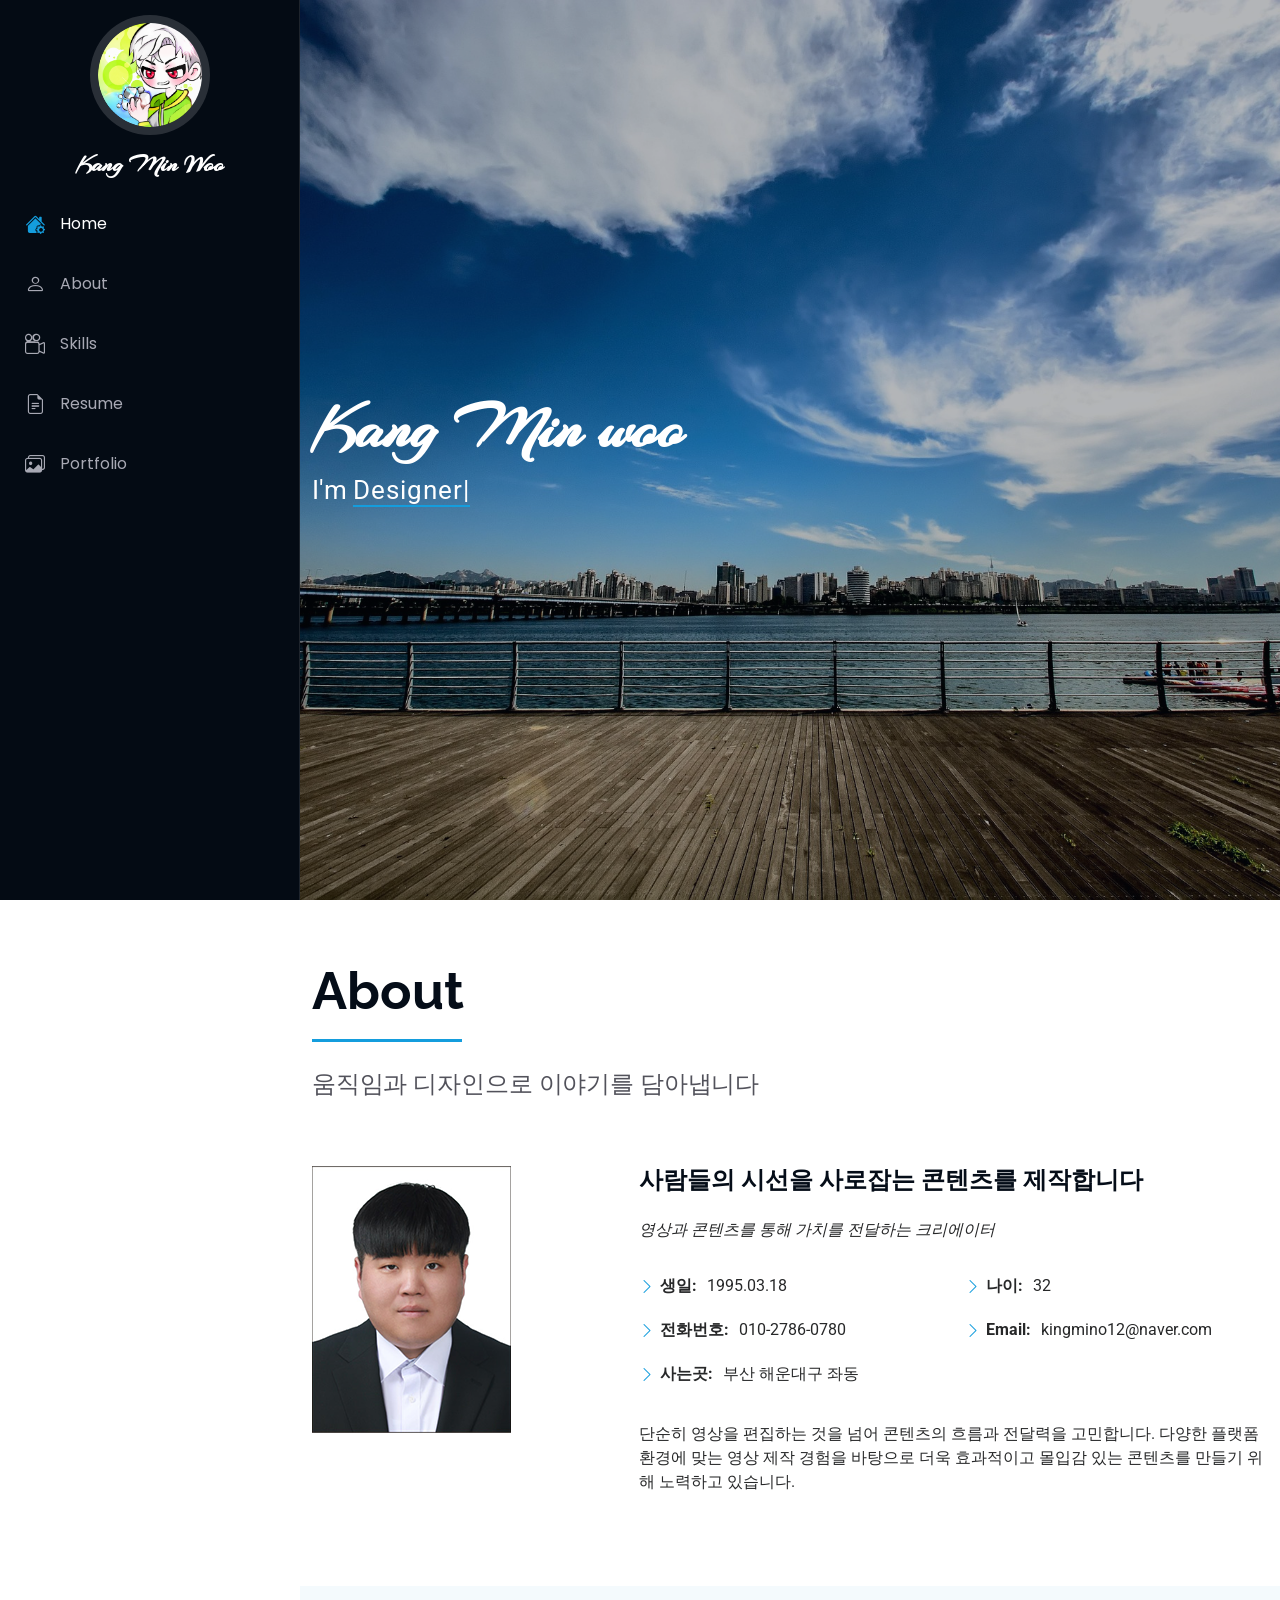
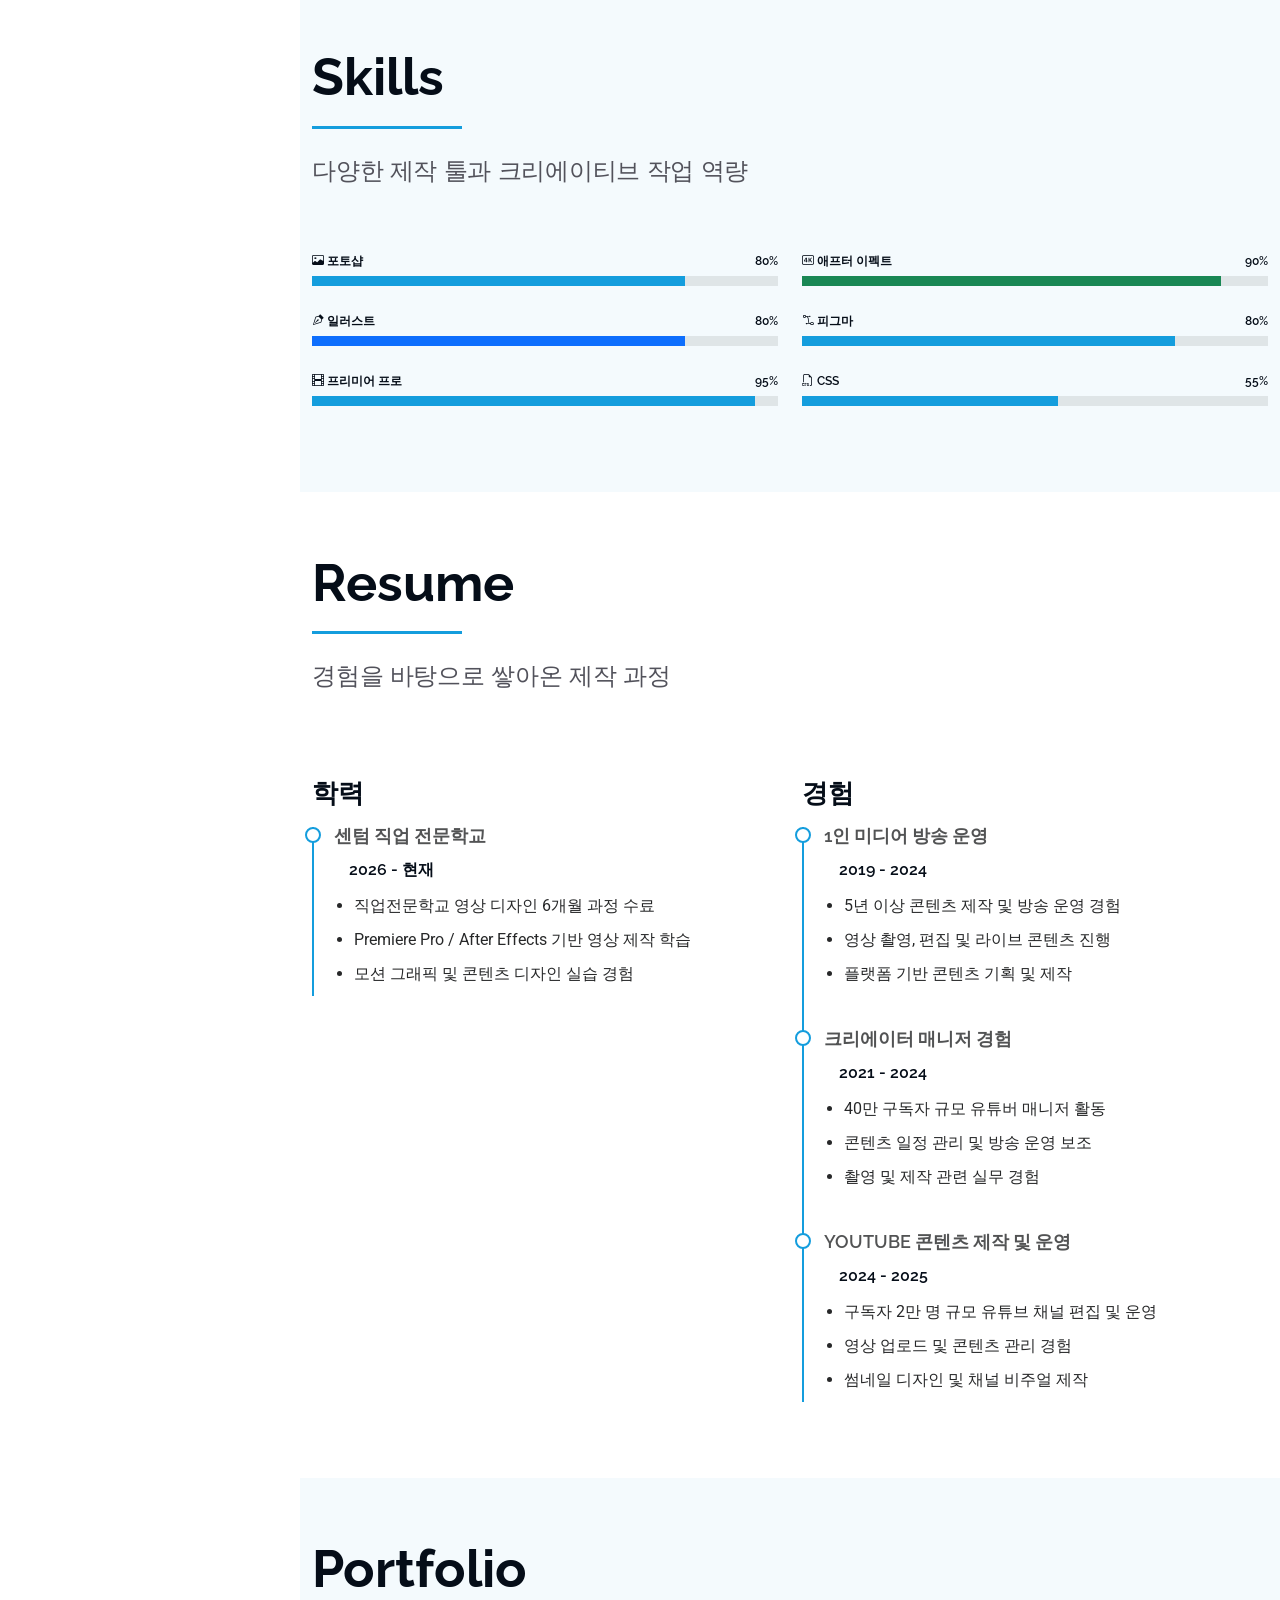
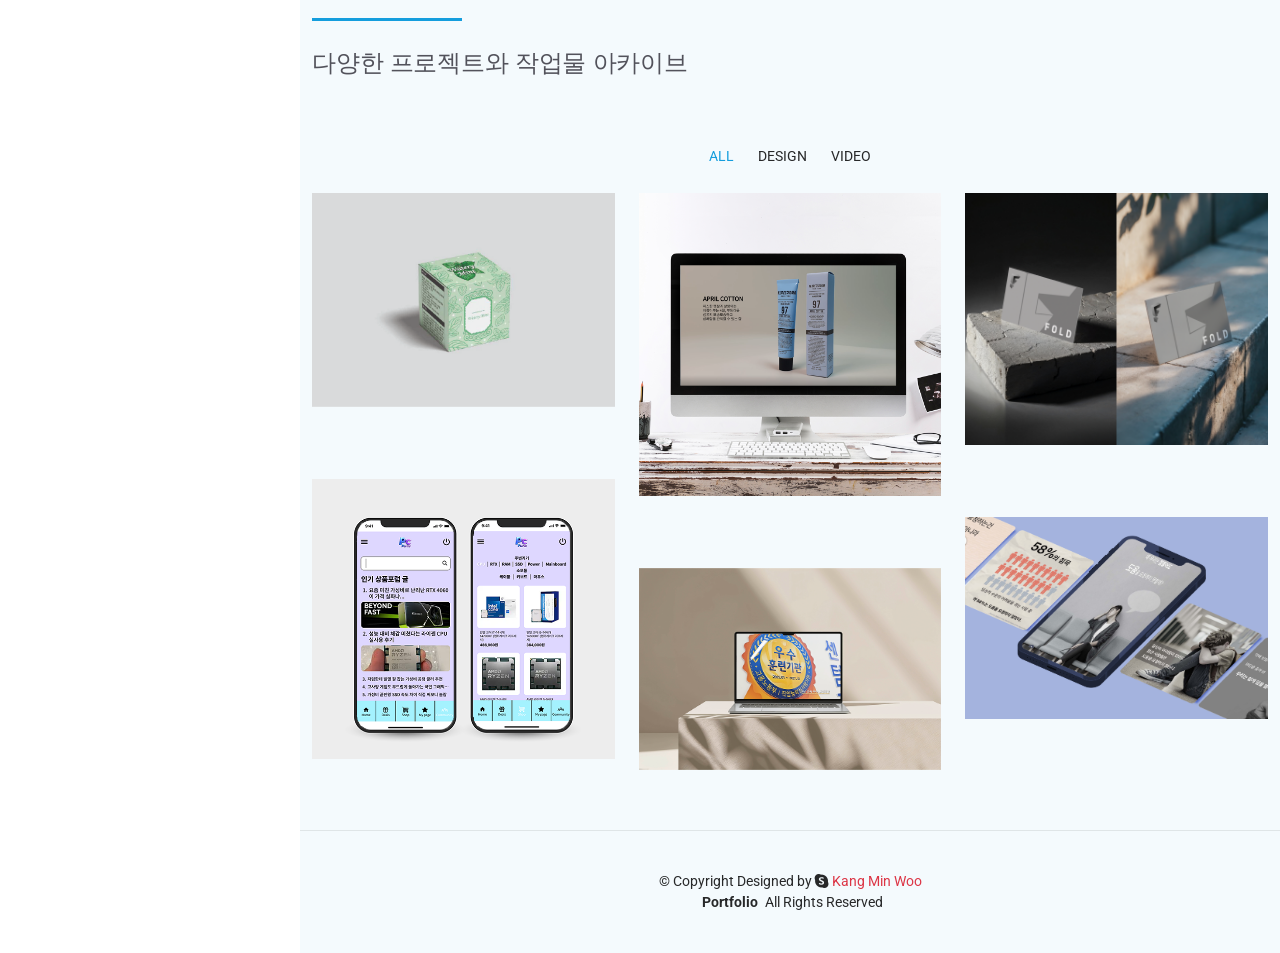
==== commit 0eaf4b92: "up" ====
--- a/index.html
+++ b/index.html
@@ -44,7 +44,7 @@
     <i class="header-toggle d-xl-none bi bi-card-checklist"></i>
 
     <div class="profile-img">
-      <img src="./assets/img/Mino/강민우원본.png" alt="" class="img-fluid rounded-circle">
+      <img src="./assets/img/Mino/좌측사진.png" alt="" class="img-fluid rounded-circle">
     </div>
 
     <a href="index.html" class="logo d-flex align-items-center justify-content-center">
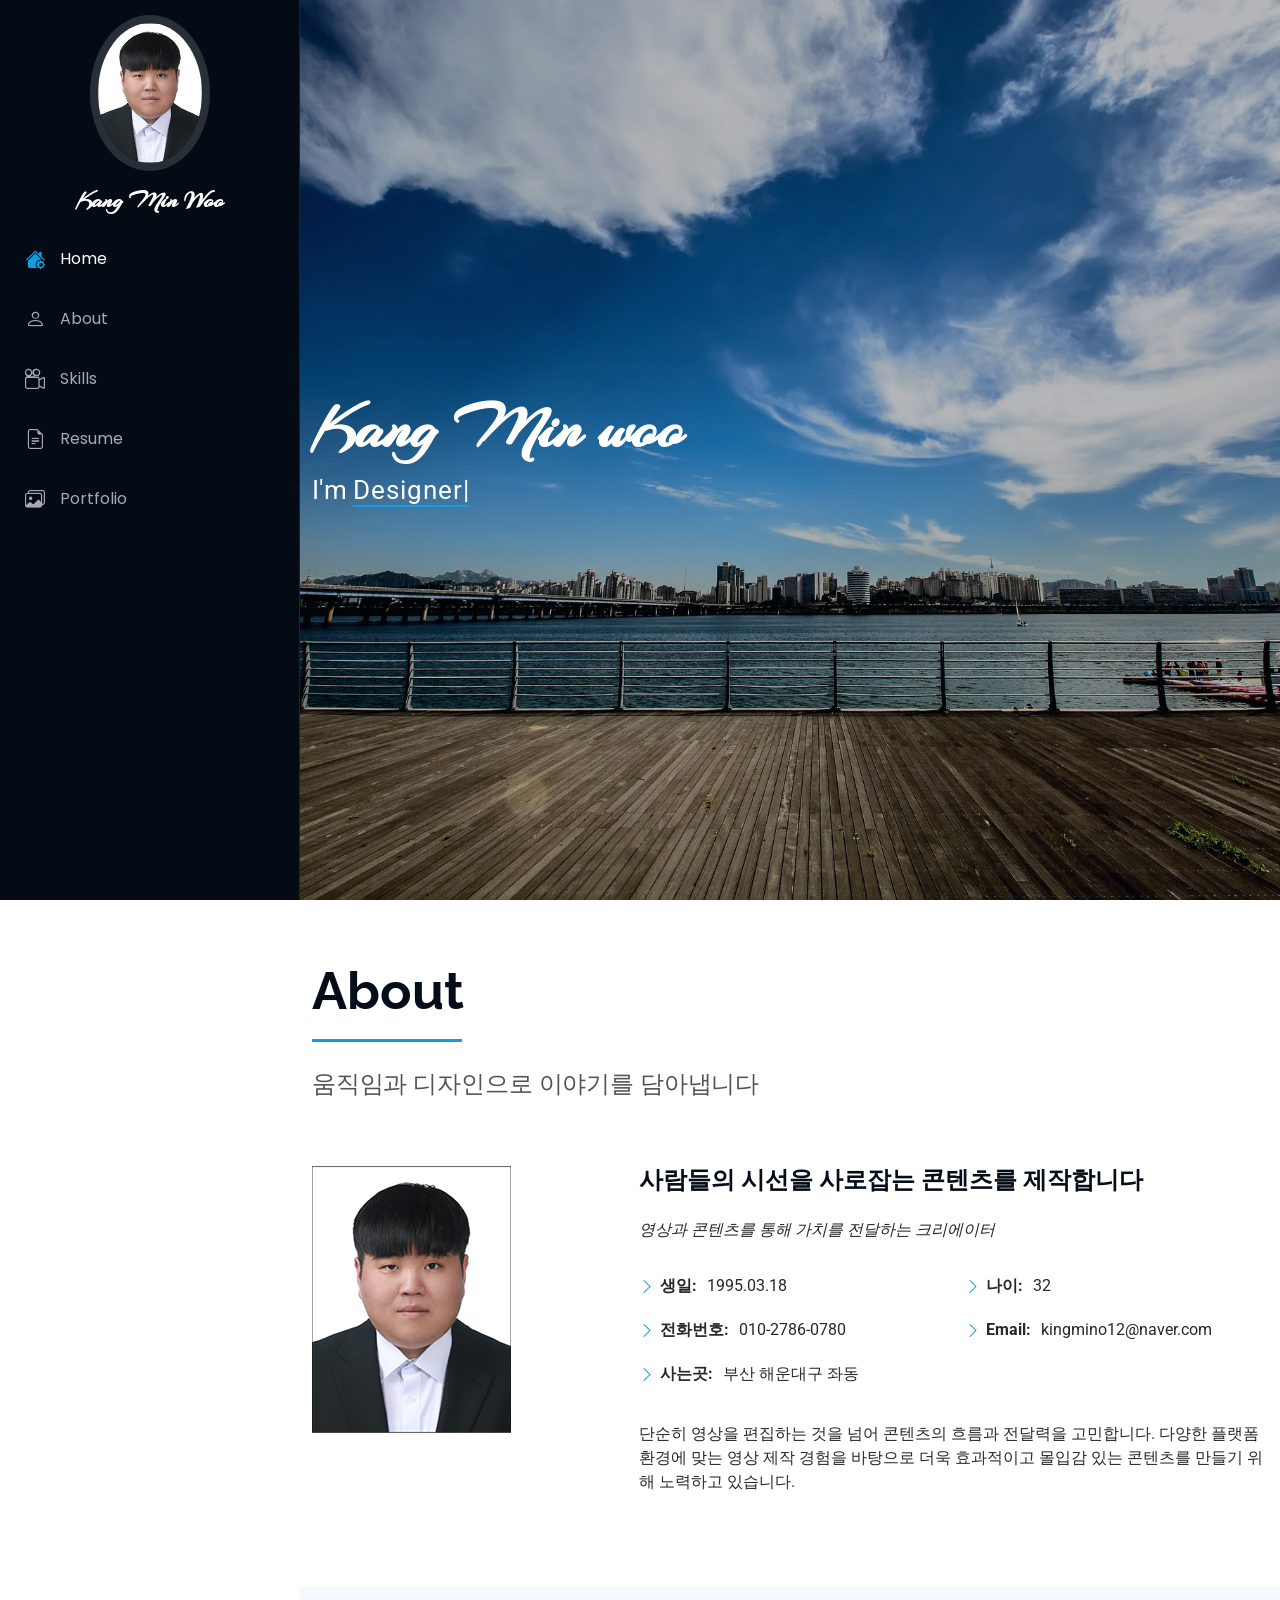
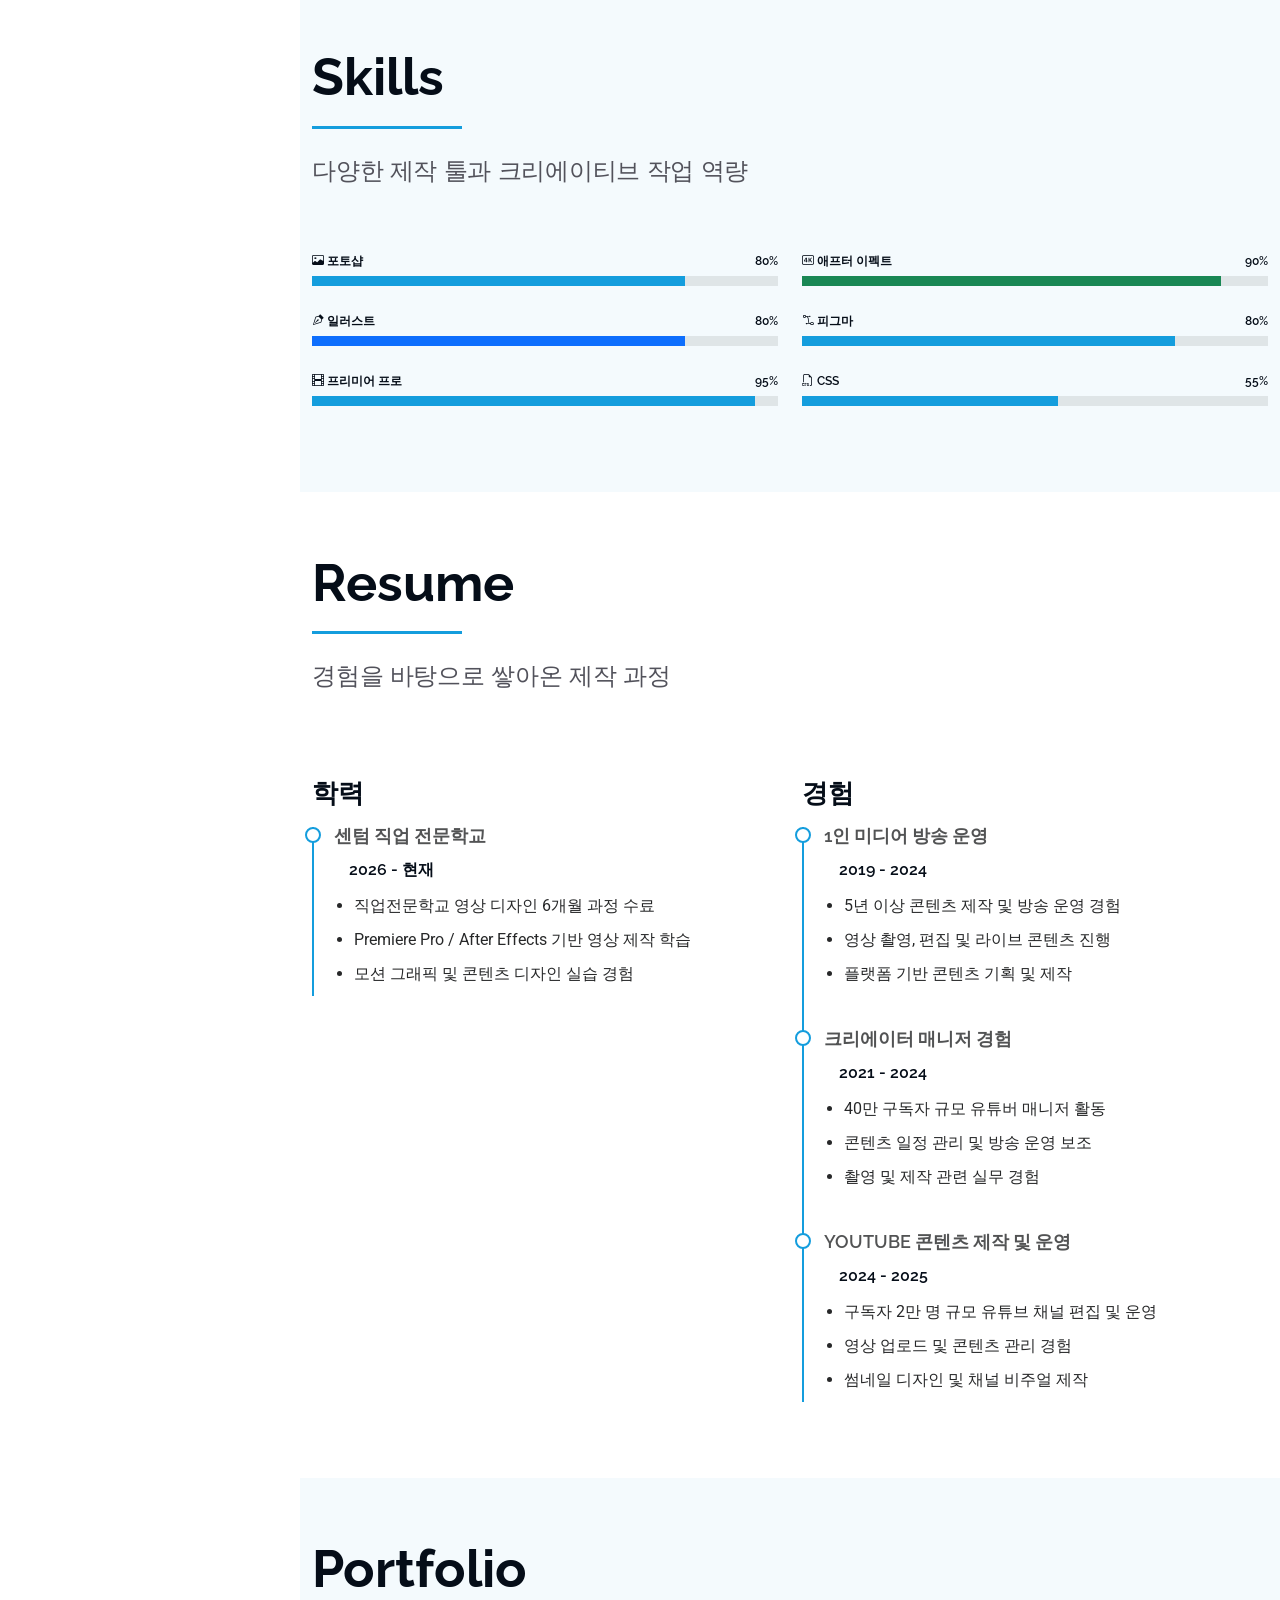
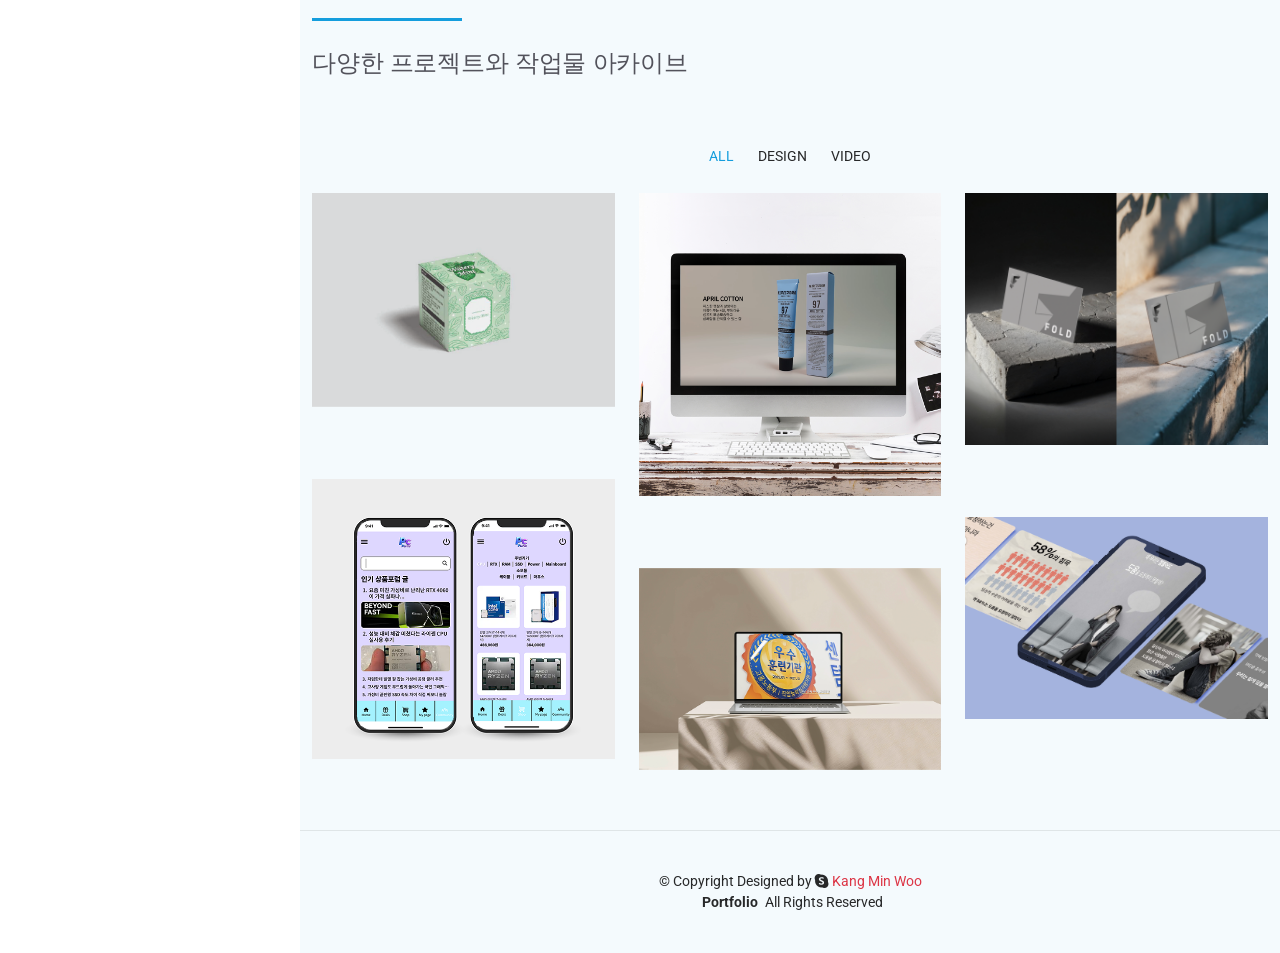
==== commit 7b410571: "Update index.html" ====
--- a/index.html
+++ b/index.html
@@ -4,7 +4,7 @@
 <head>
   <meta charset="utf-8">
   <meta content="width=device-width, initial-scale=1.0" name="viewport">
-  <title>강민우의 포트폴리오</title>
+  <title>Mino Portfoliio</title>
   <meta content="김센텀" name="author">
   <meta content="디자인, 영상 전문 제작자 입니다...." name="description">
   <meta content="디자인, 영상, " name="keywords">
@@ -14,8 +14,8 @@
   
 
   <!-- Favicons -->
-  <link href="./assets/img/favicon.ico" rel="icon">
-  <link href="assets/img/apple-touch-icon.png" rel="apple-touch-icon">
+  <link href="./assets/img/Mino/파비콘.png" rel="icon">
+  <link href="./assets/img/Mino/파비콘.png" rel="apple-touch-icon">
 
   <!-- Fonts -->
   <link href="https://fonts.googleapis.com" rel="preconnect">
@@ -44,7 +44,7 @@
     <i class="header-toggle d-xl-none bi bi-card-checklist"></i>
 
     <div class="profile-img">
-      <img src="./assets/img/Mino/좌측사진.png" alt="" class="img-fluid rounded-circle">
+      <img src="./assets/img/Mino/강민우원본.png" alt="" class="img-fluid rounded-circle">
     </div>
 
     <a href="index.html" class="logo d-flex align-items-center justify-content-center">
